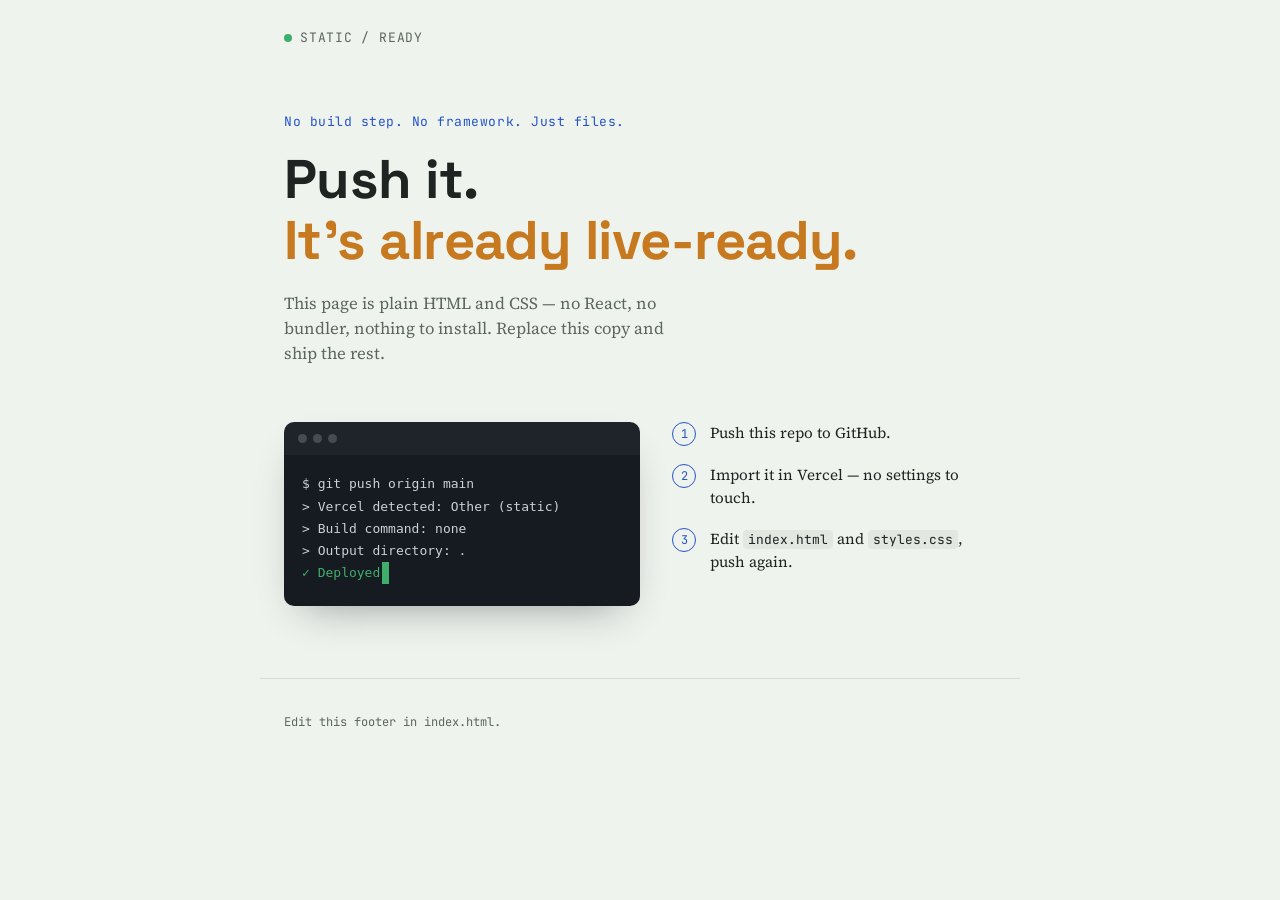
==== index.html @ 0b785c69 "Add files via upload" ====
<!DOCTYPE html>
<html lang="en">
<head>
  <meta charset="UTF-8" />
  <meta name="viewport" content="width=device-width, initial-scale=1.0" />
  <title>Static Starter</title>
  <meta name="description" content="A plain HTML/CSS site, ready to deploy on Vercel with zero config." />
  <link rel="preconnect" href="https://fonts.googleapis.com" />
  <link rel="preconnect" href="https://fonts.gstatic.com" crossorigin />
  <link href="https://fonts.googleapis.com/css2?family=JetBrains+Mono:wght@400;500&family=Source+Serif+4:opsz,wght@8..60,400;8..60,600&family=Space+Grotesk:wght@500;700&display=swap" rel="stylesheet" />
  <link rel="stylesheet" href="styles.css" />
</head>
<body>
  <header class="nav">
    <span class="nav__dot" aria-hidden="true"></span>
    <span class="nav__label">static / ready</span>
  </header>

  <main>
    <section class="hero">
      <p class="hero__eyebrow">No build step. No framework. Just files.</p>
      <h1 class="hero__title">Push it.<br /><span>It's already live-ready.</span></h1>
      <p class="hero__sub">This page is plain HTML and CSS — no React, no bundler, nothing to install. Replace this copy and ship the rest.</p>
    </section>

    <section class="deploy">
      <div class="terminal" role="img" aria-label="Terminal showing git push, Vercel auto-detecting the static site, and a successful deploy">
        <div class="terminal__bar">
          <span></span><span></span><span></span>
        </div>
        <pre class="terminal__body"><code>$ git push origin main
&gt; Vercel detected: Other (static)
&gt; Build command: none
&gt; Output directory: .
<span class="ok">&check; Deployed</span><span class="cursor" aria-hidden="true">&nbsp;</span></code></pre>
      </div>

      <ol class="steps">
        <li><span class="steps__num">1</span><span>Push this repo to GitHub.</span></li>
        <li><span class="steps__num">2</span><span>Import it in Vercel — no settings to touch.</span></li>
        <li><span class="steps__num">3</span><span>Edit <code>index.html</code> and <code>styles.css</code>, push again.</span></li>
      </ol>
    </section>
  </main>

  <footer class="footer">
    <p>Edit this footer in <code>index.html</code>.</p>
  </footer>
</body>
</html>
---- styles.css ----
:root {
  --bg: #eff3ee;
  --surface: #161b22;
  --ink: #1d2421;
  --muted: #5b6660;
  --accent: #2554c7;
  --accent-warm: #c7791f;
  --ok: #3fae6a;
  --line: rgba(29, 36, 33, 0.12);
  --display: "Space Grotesk", sans-serif;
  --body: "Source Serif 4", Georgia, serif;
  --mono: "JetBrains Mono", monospace;
}

* {
  box-sizing: border-box;
}

body {
  margin: 0;
  background: var(--bg);
  color: var(--ink);
  font-family: var(--body);
  line-height: 1.5;
}

main {
  max-width: 760px;
  margin: 0 auto;
  padding: 0 24px;
}

/* Nav */
.nav {
  max-width: 760px;
  margin: 0 auto;
  padding: 28px 24px 0;
  display: flex;
  align-items: center;
  gap: 8px;
  font-family: var(--mono);
  font-size: 13px;
  letter-spacing: 0.06em;
  text-transform: uppercase;
  color: var(--muted);
}

.nav__dot {
  width: 8px;
  height: 8px;
  border-radius: 50%;
  background: var(--ok);
}

/* Hero */
.hero {
  padding: 64px 0 56px;
}

.hero__eyebrow {
  font-family: var(--mono);
  font-size: 13px;
  letter-spacing: 0.04em;
  color: var(--accent);
  margin: 0 0 18px;
}

.hero__title {
  font-family: var(--display);
  font-weight: 700;
  font-size: clamp(2.2rem, 5vw, 3.4rem);
  line-height: 1.12;
  margin: 0 0 20px;
  letter-spacing: -0.01em;
}

.hero__title span {
  color: var(--accent-warm);
}

.hero__sub {
  font-size: 1.05rem;
  color: var(--muted);
  max-width: 46ch;
  margin: 0;
}

/* Deploy section */
.deploy {
  display: grid;
  grid-template-columns: 1.1fr 1fr;
  gap: 32px;
  padding-bottom: 72px;
  align-items: start;
}

.terminal {
  background: var(--surface);
  border-radius: 10px;
  overflow: hidden;
  box-shadow: 0 18px 40px -20px rgba(22, 27, 34, 0.45);
}

.terminal__bar {
  display: flex;
  gap: 6px;
  padding: 12px 14px;
  background: rgba(255, 255, 255, 0.04);
}

.terminal__bar span {
  width: 9px;
  height: 9px;
  border-radius: 50%;
  background: rgba(255, 255, 255, 0.18);
}

.terminal__body {
  margin: 0;
  padding: 18px 18px 22px;
  font-family: var(--mono);
  font-size: 13px;
  line-height: 1.7;
  color: #c9d1d9;
  white-space: pre-wrap;
}

.terminal__body .ok {
  color: var(--ok);
}

.cursor {
  display: inline-block;
  width: 7px;
  margin-left: 2px;
  background: var(--ok);
  animation: blink 1s steps(1) infinite;
}

@media (prefers-reduced-motion: reduce) {
  .cursor {
    animation: none;
  }
}

@keyframes blink {
  50% {
    opacity: 0;
  }
}

.steps {
  margin: 0;
  padding: 0;
  list-style: none;
  display: flex;
  flex-direction: column;
  gap: 18px;
}

.steps li {
  display: flex;
  gap: 14px;
  align-items: flex-start;
  font-size: 0.95rem;
}

.steps__num {
  flex: none;
  width: 24px;
  height: 24px;
  border: 1px solid var(--accent);
  color: var(--accent);
  border-radius: 50%;
  font-family: var(--mono);
  font-size: 12px;
  display: flex;
  align-items: center;
  justify-content: center;
}

.steps code {
  font-family: var(--mono);
  font-size: 0.85em;
  background: rgba(29, 36, 33, 0.06);
  padding: 1px 5px;
  border-radius: 4px;
}

/* Footer */
.footer {
  border-top: 1px solid var(--line);
  padding: 22px 24px 40px;
  max-width: 760px;
  margin: 0 auto;
  font-family: var(--mono);
  font-size: 12px;
  color: var(--muted);
}

.footer code {
  font-family: var(--mono);
}

/* Responsive */
@media (max-width: 640px) {
  .deploy {
    grid-template-columns: 1fr;
  }
}

/* Focus visibility */
a:focus-visible,
button:focus-visible {
  outline: 2px solid var(--accent);
  outline-offset: 2px;
}
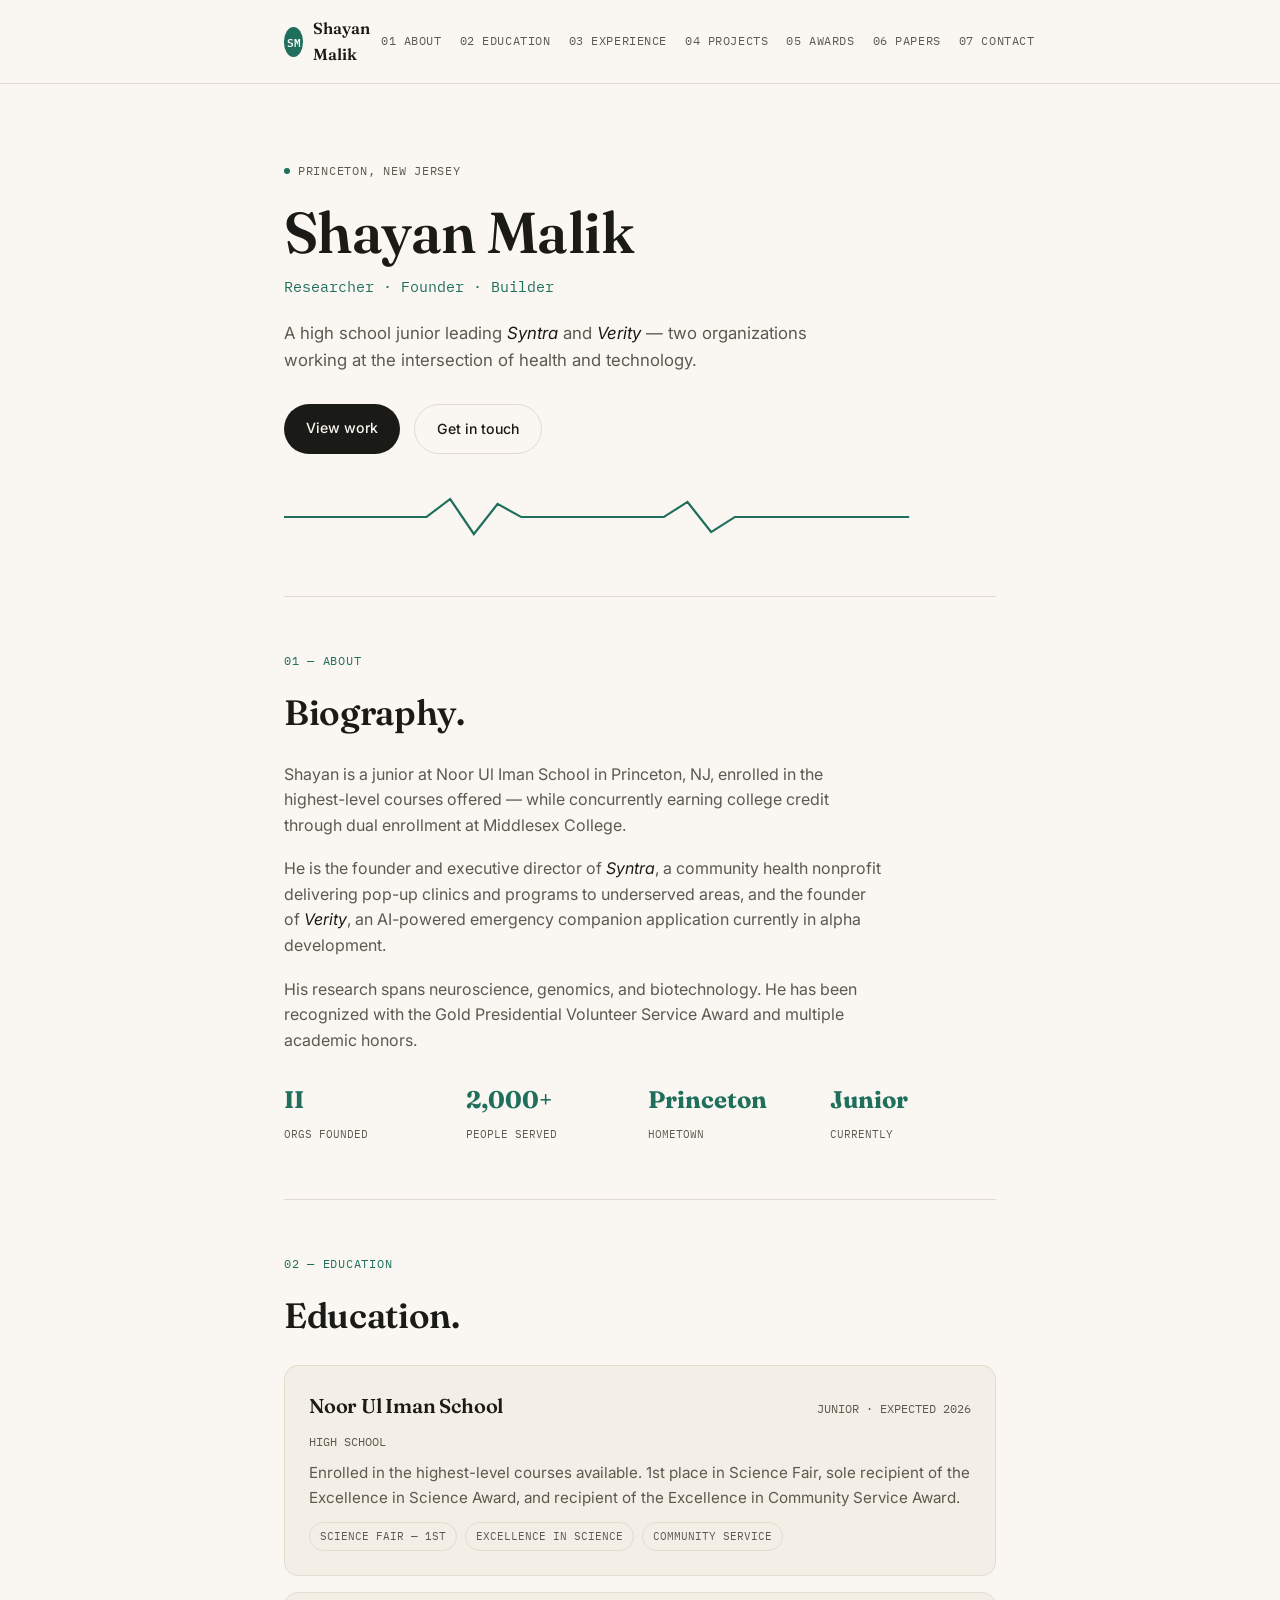
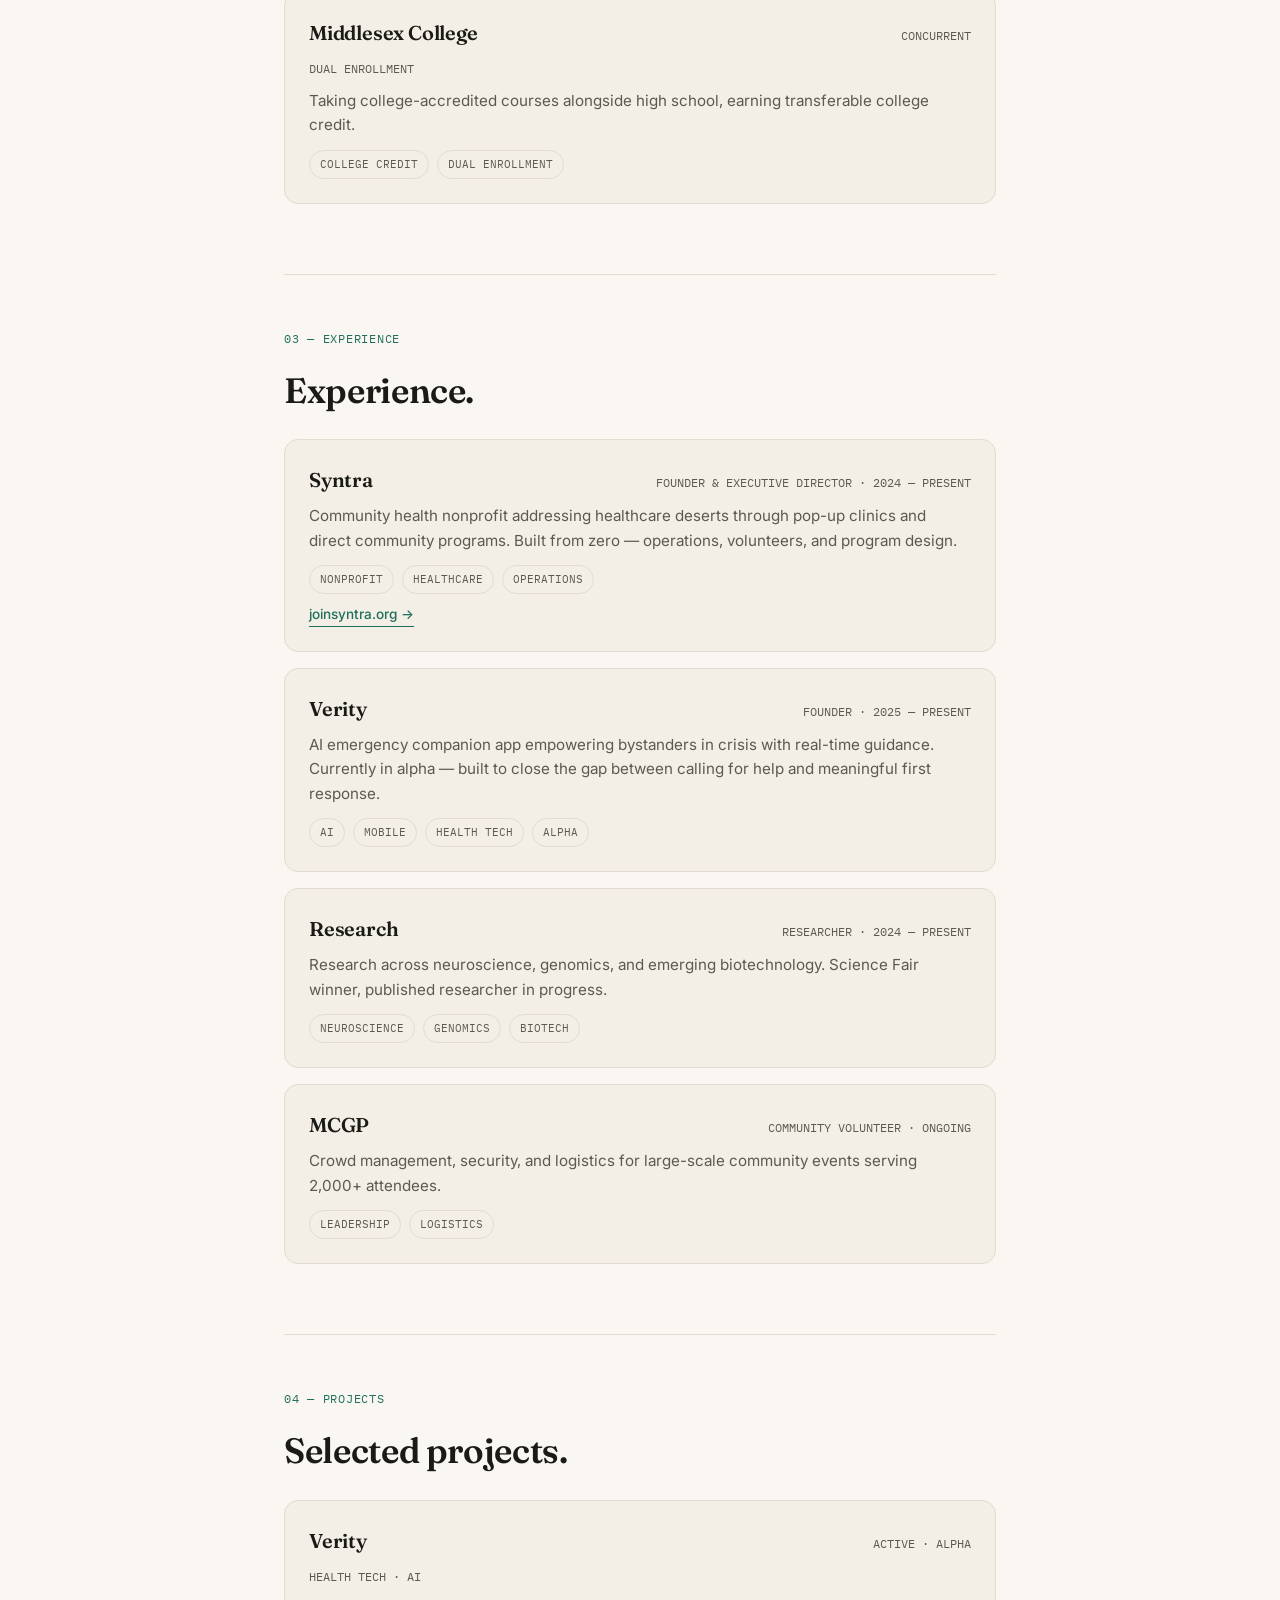
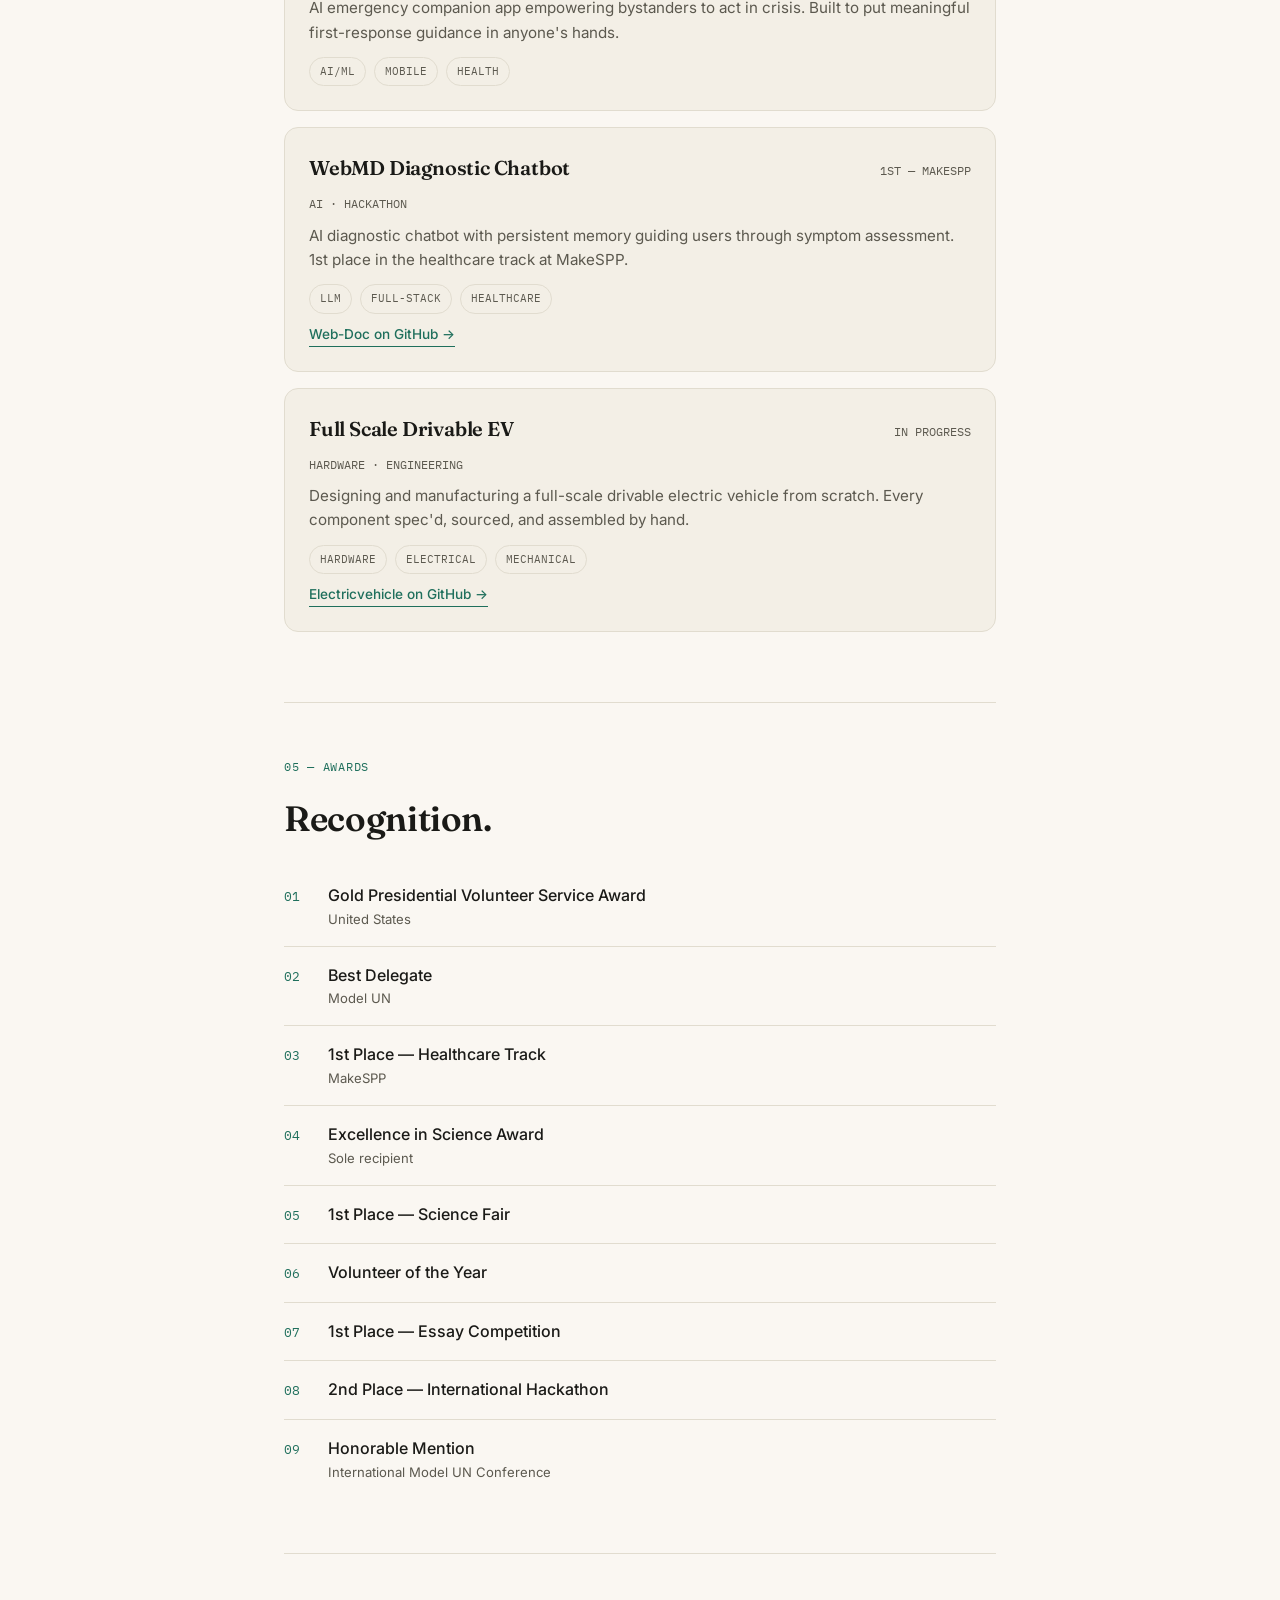
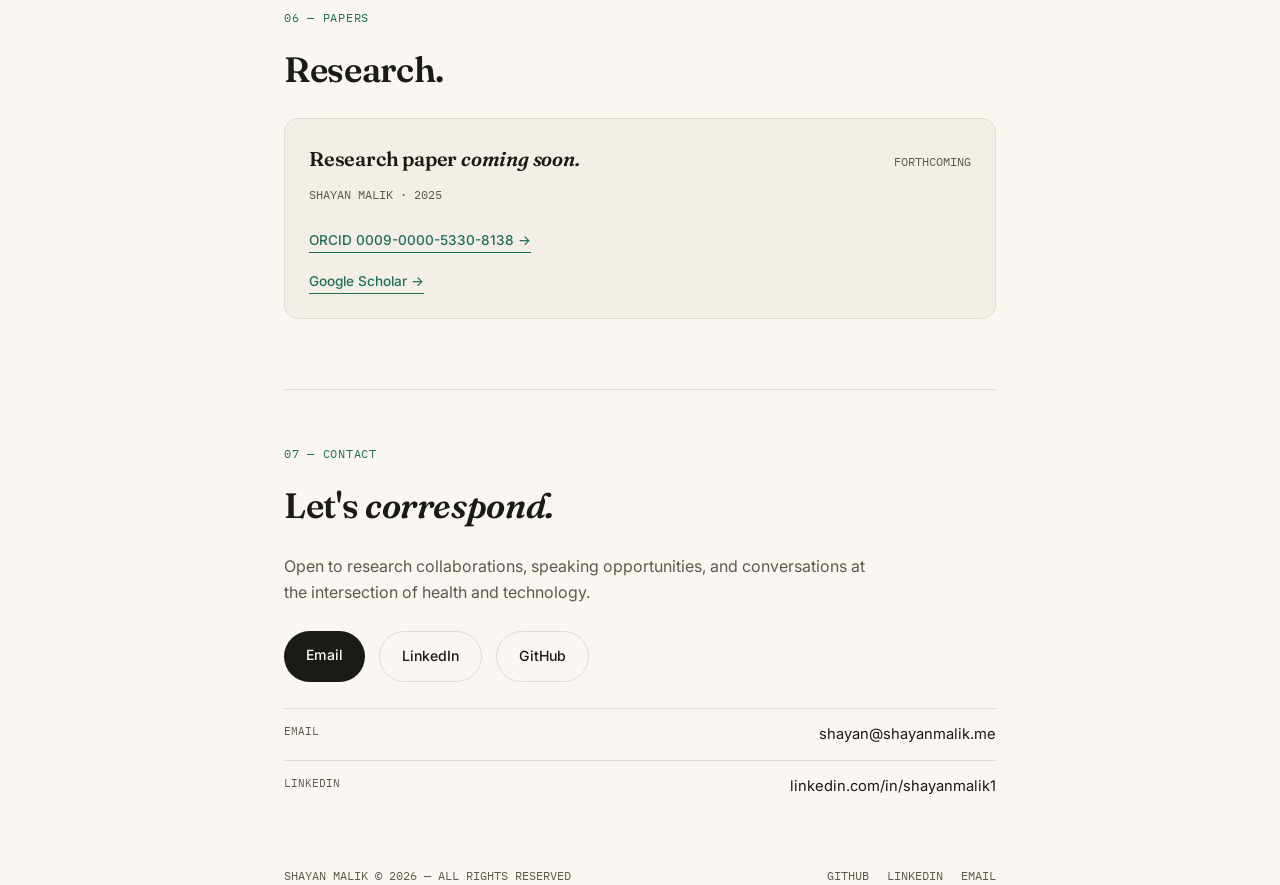
==== commit c259974f: "Revamp index.html for personal portfolio site" ====
--- a/index.html
+++ b/index.html
@@ -1,50 +1,284 @@
 <!DOCTYPE html>
 <html lang="en">
 <head>
-  <meta charset="UTF-8" />
-  <meta name="viewport" content="width=device-width, initial-scale=1.0" />
-  <title>Static Starter</title>
-  <meta name="description" content="A plain HTML/CSS site, ready to deploy on Vercel with zero config." />
-  <link rel="preconnect" href="https://fonts.googleapis.com" />
-  <link rel="preconnect" href="https://fonts.gstatic.com" crossorigin />
-  <link href="https://fonts.googleapis.com/css2?family=JetBrains+Mono:wght@400;500&family=Source+Serif+4:opsz,wght@8..60,400;8..60,600&family=Space+Grotesk:wght@500;700&display=swap" rel="stylesheet" />
-  <link rel="stylesheet" href="styles.css" />
+<meta charset="UTF-8">
+<meta name="viewport" content="width=device-width, initial-scale=1">
+<title>Shayan Malik — Researcher, Founder, Builder</title>
+<meta name="description" content="Shayan Malik — researcher, nonprofit founder, and builder. Founder of Syntra & Verity. Princeton, NJ.">
+<link rel="preconnect" href="https://fonts.googleapis.com">
+<link rel="preconnect" href="https://fonts.gstatic.com" crossorigin>
+<link href="https://fonts.googleapis.com/css2?family=Fraunces:opsz,wght@9..144,400;9..144,500;9..144,600&family=Inter:wght@400;500;600&family=IBM+Plex+Mono:wght@400;500&display=swap" rel="stylesheet">
+<style>
+:root{
+  --paper:#FAF7F2; --ink:#1A1A17; --soft:#5C594F; --teal:#1F6F5C; --clay:#C1502E; --line:#E1DCCF; --card:#F3EFE6;
+}
+*{box-sizing:border-box; margin:0; padding:0;}
+html{scroll-behavior:smooth;}
+body{background:var(--paper); color:var(--ink); font-family:'Inter',sans-serif; line-height:1.6; -webkit-font-smoothing:antialiased;}
+h1,h2,h3{font-family:'Fraunces',serif; font-weight:600; letter-spacing:-0.01em;}
+a{color:inherit; text-decoration:none;}
+.mono{font-family:'IBM Plex Mono',monospace; font-size:.78rem; letter-spacing:.06em; text-transform:uppercase; color:var(--soft);}
+.wrap{max-width:760px; margin:0 auto; padding:0 24px;}
+.line{height:1px; background:var(--line); border:none;}
+
+/* header */
+header{position:sticky; top:0; z-index:50; background:rgba(250,247,242,.92); backdrop-filter:blur(6px); border-bottom:1px solid var(--line);}
+header .bar{display:flex; align-items:center; justify-content:space-between; padding:16px 24px; max-width:760px; margin:0 auto;}
+.logo{display:flex; align-items:center; gap:10px; font-family:'Fraunces',serif; font-weight:600;}
+.logo .mark{width:30px; height:30px; border-radius:50%; background:var(--teal); color:#fff; display:flex; align-items:center; justify-content:center; font-family:'IBM Plex Mono',monospace; font-size:.7rem;}
+nav.desk{display:flex; gap:18px;}
+nav.desk a{font-family:'IBM Plex Mono',monospace; font-size:.72rem; text-transform:uppercase; letter-spacing:.05em; color:var(--soft); white-space:nowrap;}
+nav.desk a:hover{color:var(--teal);}
+.menu-btn{display:none; background:none; border:1px solid var(--line); border-radius:8px; padding:8px 12px; font-family:'IBM Plex Mono',monospace; font-size:.75rem; cursor:pointer; color:var(--ink);}
+.mnav{display:none; flex-direction:column; gap:2px; border-bottom:1px solid var(--line); background:var(--paper);}
+.mnav.open{display:flex;}
+.mnav a{padding:14px 24px; border-top:1px solid var(--line); font-family:'IBM Plex Mono',monospace; font-size:.78rem; text-transform:uppercase; color:var(--soft);}
+
+/* hero */
+.hero{padding:72px 0 56px;}
+.tag{display:inline-flex; align-items:center; gap:8px; margin-bottom:22px;}
+.dot{width:6px; height:6px; border-radius:50%; background:var(--teal);}
+.hero h1{font-size:clamp(2.4rem,7vw,3.6rem); line-height:1.05; margin-bottom:10px;}
+.role{font-family:'IBM Plex Mono',monospace; color:var(--teal); font-size:.95rem; margin-bottom:22px;}
+.hero p{max-width:540px; color:var(--soft); font-size:1.05rem; margin-bottom:30px;}
+.hero p em, p em, h2 em{font-style:italic; color:var(--ink);}
+.cta-row{display:flex; gap:14px; flex-wrap:wrap; margin-bottom:40px;}
+.btn{padding:13px 22px; border-radius:999px; font-size:.88rem; font-weight:500;}
+.btn.solid{background:var(--ink); color:var(--paper);}
+.btn.outline{border:1px solid var(--line);}
+.btn:hover{opacity:.82;}
+.pulse-wrap{height:46px; overflow:hidden;}
+.pulse-wrap svg{width:100%; height:100%; display:block;}
+.pulse-path{stroke:var(--teal); stroke-width:2; fill:none; stroke-dasharray:600; stroke-dashoffset:600; animation:draw 2.2s ease-out forwards;}
+@keyframes draw{to{stroke-dashoffset:0;}}
+
+/* sections */
+section{padding:54px 0;}
+section + section{border-top:1px solid var(--line);}
+.eyebrow{display:flex; align-items:center; gap:10px; margin-bottom:14px;}
+.eyebrow .mono{color:var(--teal);}
+h2{font-size:clamp(1.7rem,4vw,2.2rem); margin-bottom:20px;}
+.lead{color:var(--soft); max-width:600px; margin-bottom:18px;}
+
+/* stats */
+.stats{display:grid; grid-template-columns:repeat(4,1fr); gap:16px; margin-top:28px;}
+.stat b{display:block; font-family:'Fraunces',serif; font-size:1.5rem; color:var(--teal);}
+.stat span{font-family:'IBM Plex Mono',monospace; font-size:.68rem; color:var(--soft); text-transform:uppercase;}
+
+/* cards */
+.card{background:var(--card); border:1px solid var(--line); border-radius:14px; padding:24px; margin-bottom:16px;}
+.card-head{display:flex; justify-content:space-between; gap:12px; flex-wrap:wrap; align-items:baseline; margin-bottom:6px;}
+.card h3{font-size:1.25rem;}
+.card .meta{font-family:'IBM Plex Mono',monospace; font-size:.72rem; color:var(--soft); text-transform:uppercase;}
+.card p{color:var(--soft); font-size:.95rem; margin:8px 0 12px;}
+.tags{display:flex; gap:8px; flex-wrap:wrap;}
+.tags span{font-family:'IBM Plex Mono',monospace; font-size:.68rem; padding:5px 10px; border:1px solid var(--line); border-radius:999px; color:var(--soft); text-transform:uppercase;}
+.card .lnk{display:inline-block; margin-top:10px; font-size:.85rem; color:var(--teal); font-weight:500; border-bottom:1px solid var(--teal);}
+
+/* awards */
+.awards{display:grid; gap:0;}
+.award{display:flex; gap:16px; padding:16px 0; border-bottom:1px solid var(--line); align-items:baseline;}
+.award:last-child{border-bottom:none;}
+.award .num{font-family:'IBM Plex Mono',monospace; color:var(--teal); font-size:.8rem; min-width:28px;}
+.award b{font-weight:500;}
+.award small{display:block; color:var(--soft); font-size:.82rem;}
+
+/* contact */
+.contact-row{display:flex; gap:14px; flex-wrap:wrap; margin:26px 0;}
+.detail{display:flex; justify-content:space-between; padding:14px 0; border-top:1px solid var(--line); font-size:.92rem;}
+.detail span:first-child{font-family:'IBM Plex Mono',monospace; font-size:.7rem; text-transform:uppercase; color:var(--soft);}
+
+footer{padding:32px 0 56px; display:flex; flex-wrap:wrap; gap:14px; justify-content:space-between; align-items:center; font-family:'IBM Plex Mono',monospace; font-size:.72rem; color:var(--soft); text-transform:uppercase;}
+footer .flinks{display:flex; gap:18px;}
+footer a:hover{color:var(--teal);}
+
+@media (max-width:640px){
+  nav.desk{display:none;}
+  .menu-btn{display:inline-block;}
+  .stats{grid-template-columns:repeat(2,1fr);}
+  .cta-row .btn{flex:1; text-align:center;}
+}
+</style>
 </head>
 <body>
-  <header class="nav">
-    <span class="nav__dot" aria-hidden="true"></span>
-    <span class="nav__label">static / ready</span>
-  </header>
-
-  <main>
-    <section class="hero">
-      <p class="hero__eyebrow">No build step. No framework. Just files.</p>
-      <h1 class="hero__title">Push it.<br /><span>It's already live-ready.</span></h1>
-      <p class="hero__sub">This page is plain HTML and CSS — no React, no bundler, nothing to install. Replace this copy and ship the rest.</p>
-    </section>
-
-    <section class="deploy">
-      <div class="terminal" role="img" aria-label="Terminal showing git push, Vercel auto-detecting the static site, and a successful deploy">
-        <div class="terminal__bar">
-          <span></span><span></span><span></span>
-        </div>
-        <pre class="terminal__body"><code>$ git push origin main
-&gt; Vercel detected: Other (static)
-&gt; Build command: none
-&gt; Output directory: .
-<span class="ok">&check; Deployed</span><span class="cursor" aria-hidden="true">&nbsp;</span></code></pre>
+
+<header>
+  <div class="bar">
+    <a class="logo" href="#index"><span class="mark">SM</span>Shayan Malik</a>
+    <nav class="desk">
+      <a href="#about">01 About</a>
+      <a href="#education">02 Education</a>
+      <a href="#experience">03 Experience</a>
+      <a href="#projects">04 Projects</a>
+      <a href="#awards">05 Awards</a>
+      <a href="#papers">06 Papers</a>
+      <a href="#contact">07 Contact</a>
+    </nav>
+    <button class="menu-btn" id="menuBtn" aria-label="Toggle menu">Menu</button>
+  </div>
+  <nav class="mnav" id="mnav">
+    <a href="#about">01 — About</a>
+    <a href="#education">02 — Education</a>
+    <a href="#experience">03 — Experience</a>
+    <a href="#projects">04 — Projects</a>
+    <a href="#awards">05 — Awards</a>
+    <a href="#papers">06 — Papers</a>
+    <a href="#contact">07 — Contact</a>
+  </nav>
+</header>
+
+<div class="wrap" id="index">
+  <section class="hero">
+    <div class="tag"><span class="dot"></span><span class="mono">Princeton, New Jersey</span></div>
+    <h1>Shayan Malik</h1>
+    <div class="role">Researcher · Founder · Builder</div>
+    <p>A high school junior leading <em>Syntra</em> and <em>Verity</em> — two organizations working at the intersection of health and technology.</p>
+    <div class="cta-row">
+      <a class="btn solid" href="#projects">View work</a>
+      <a class="btn outline" href="mailto:shayan@shayanmalik.me">Get in touch</a>
+    </div>
+    <div class="pulse-wrap"><svg viewBox="0 0 600 46" preserveAspectRatio="none"><path class="pulse-path" d="M0,23 L120,23 L140,5 L160,40 L180,10 L200,23 L300,23 L320,23 L340,8 L360,38 L380,23 L600,23"/></svg></div>
+  </section>
+
+  <section id="about">
+    <div class="eyebrow"><span class="mono">01 — About</span></div>
+    <h2>Biography.</h2>
+    <p class="lead">Shayan is a junior at Noor Ul Iman School in Princeton, NJ, enrolled in the highest-level courses offered — while concurrently earning college credit through dual enrollment at Middlesex College.</p>
+    <p class="lead">He is the founder and executive director of <em>Syntra</em>, a community health nonprofit delivering pop-up clinics and programs to underserved areas, and the founder of <em>Verity</em>, an AI-powered emergency companion application currently in alpha development.</p>
+    <p class="lead">His research spans neuroscience, genomics, and biotechnology. He has been recognized with the Gold Presidential Volunteer Service Award and multiple academic honors.</p>
+    <div class="stats">
+      <div class="stat"><b>II</b><span>Orgs founded</span></div>
+      <div class="stat"><b>2,000+</b><span>People served</span></div>
+      <div class="stat"><b>Princeton</b><span>Hometown</span></div>
+      <div class="stat"><b>Junior</b><span>Currently</span></div>
+    </div>
+  </section>
+
+  <section id="education">
+    <div class="eyebrow"><span class="mono">02 — Education</span></div>
+    <h2>Education.</h2>
+    <div class="card">
+      <div class="card-head"><h3>Noor Ul Iman School</h3><span class="meta">Junior · Expected 2026</span></div>
+      <span class="meta">High School</span>
+      <p>Enrolled in the highest-level courses available. 1st place in Science Fair, sole recipient of the Excellence in Science Award, and recipient of the Excellence in Community Service Award.</p>
+      <div class="tags"><span>Science Fair — 1st</span><span>Excellence in Science</span><span>Community Service</span></div>
+    </div>
+    <div class="card">
+      <div class="card-head"><h3>Middlesex College</h3><span class="meta">Concurrent</span></div>
+      <span class="meta">Dual Enrollment</span>
+      <p>Taking college-accredited courses alongside high school, earning transferable college credit.</p>
+      <div class="tags"><span>College Credit</span><span>Dual Enrollment</span></div>
+    </div>
+  </section>
+
+  <section id="experience">
+    <div class="eyebrow"><span class="mono">03 — Experience</span></div>
+    <h2>Experience.</h2>
+    <div class="card">
+      <div class="card-head"><h3>Syntra</h3><span class="meta">Founder & Executive Director · 2024 — Present</span></div>
+      <p>Community health nonprofit addressing healthcare deserts through pop-up clinics and direct community programs. Built from zero — operations, volunteers, and program design.</p>
+      <div class="tags"><span>Nonprofit</span><span>Healthcare</span><span>Operations</span></div>
+      <a class="lnk" href="https://joinsyntra.org/" target="_blank" rel="noopener">joinsyntra.org →</a>
+    </div>
+    <div class="card">
+      <div class="card-head"><h3>Verity</h3><span class="meta">Founder · 2025 — Present</span></div>
+      <p>AI emergency companion app empowering bystanders in crisis with real-time guidance. Currently in alpha — built to close the gap between calling for help and meaningful first response.</p>
+      <div class="tags"><span>AI</span><span>Mobile</span><span>Health Tech</span><span>Alpha</span></div>
+    </div>
+    <div class="card">
+      <div class="card-head"><h3>Research</h3><span class="meta">Researcher · 2024 — Present</span></div>
+      <p>Research across neuroscience, genomics, and emerging biotechnology. Science Fair winner, published researcher in progress.</p>
+      <div class="tags"><span>Neuroscience</span><span>Genomics</span><span>Biotech</span></div>
+    </div>
+    <div class="card">
+      <div class="card-head"><h3>MCGP</h3><span class="meta">Community Volunteer · Ongoing</span></div>
+      <p>Crowd management, security, and logistics for large-scale community events serving 2,000+ attendees.</p>
+      <div class="tags"><span>Leadership</span><span>Logistics</span></div>
+    </div>
+  </section>
+
+  <section id="projects">
+    <div class="eyebrow"><span class="mono">04 — Projects</span></div>
+    <h2>Selected projects.</h2>
+    <div class="card">
+      <div class="card-head"><h3>Verity</h3><span class="meta">Active · Alpha</span></div>
+      <span class="meta">Health Tech · AI</span>
+      <p>AI emergency companion app empowering bystanders to act in crisis. Built to put meaningful first-response guidance in anyone's hands.</p>
+      <div class="tags"><span>AI/ML</span><span>Mobile</span><span>Health</span></div>
+    </div>
+    <div class="card">
+      <div class="card-head"><h3>WebMD Diagnostic Chatbot</h3><span class="meta">1st — MakeSPP</span></div>
+      <span class="meta">AI · Hackathon</span>
+      <p>AI diagnostic chatbot with persistent memory guiding users through symptom assessment. 1st place in the healthcare track at MakeSPP.</p>
+      <div class="tags"><span>LLM</span><span>Full-Stack</span><span>Healthcare</span></div>
+      <a class="lnk" href="https://github.com/Lightshayan/Web-Doc" target="_blank" rel="noopener">Web-Doc on GitHub →</a>
+    </div>
+    <div class="card">
+      <div class="card-head"><h3>Full Scale Drivable EV</h3><span class="meta">In Progress</span></div>
+      <span class="meta">Hardware · Engineering</span>
+      <p>Designing and manufacturing a full-scale drivable electric vehicle from scratch. Every component spec'd, sourced, and assembled by hand.</p>
+      <div class="tags"><span>Hardware</span><span>Electrical</span><span>Mechanical</span></div>
+      <a class="lnk" href="https://github.com/Lightshayan/Electricvehicle" target="_blank" rel="noopener">Electricvehicle on GitHub →</a>
+    </div>
+  </section>
+
+  <section id="awards">
+    <div class="eyebrow"><span class="mono">05 — Awards</span></div>
+    <h2>Recognition.</h2>
+    <div class="awards">
+      <div class="award"><span class="num">01</span><div><b>Gold Presidential Volunteer Service Award</b><small>United States</small></div></div>
+      <div class="award"><span class="num">02</span><div><b>Best Delegate</b><small>Model UN</small></div></div>
+      <div class="award"><span class="num">03</span><div><b>1st Place — Healthcare Track</b><small>MakeSPP</small></div></div>
+      <div class="award"><span class="num">04</span><div><b>Excellence in Science Award</b><small>Sole recipient</small></div></div>
+      <div class="award"><span class="num">05</span><div><b>1st Place — Science Fair</b></div></div>
+      <div class="award"><span class="num">06</span><div><b>Volunteer of the Year</b></div></div>
+      <div class="award"><span class="num">07</span><div><b>1st Place — Essay Competition</b></div></div>
+      <div class="award"><span class="num">08</span><div><b>2nd Place — International Hackathon</b></div></div>
+      <div class="award"><span class="num">09</span><div><b>Honorable Mention</b><small>International Model UN Conference</small></div></div>
+    </div>
+  </section>
+
+  <section id="papers">
+    <div class="eyebrow"><span class="mono">06 — Papers</span></div>
+    <h2>Research.</h2>
+    <div class="card">
+      <div class="card-head"><h3>Research paper <em>coming soon.</em></h3><span class="meta">Forthcoming</span></div>
+      <span class="meta">Shayan Malik · 2025</span>
+      <div class="tags" style="margin-top:14px">
+        <a class="lnk" href="https://orcid.org/0009-0000-5330-8138" target="_blank" rel="noopener">ORCID 0009-0000-5330-8138 →</a>
       </div>
-
-      <ol class="steps">
-        <li><span class="steps__num">1</span><span>Push this repo to GitHub.</span></li>
-        <li><span class="steps__num">2</span><span>Import it in Vercel — no settings to touch.</span></li>
-        <li><span class="steps__num">3</span><span>Edit <code>index.html</code> and <code>styles.css</code>, push again.</span></li>
-      </ol>
-    </section>
-  </main>
-
-  <footer class="footer">
-    <p>Edit this footer in <code>index.html</code>.</p>
-  </footer>
+      <div class="tags" style="margin-top:8px">
+        <a class="lnk" href="https://scholar.google.com/citations?hl=en&user=9rJpBDcAAAAJ" target="_blank" rel="noopener">Google Scholar →</a>
+      </div>
+    </div>
+  </section>
+
+  <section id="contact">
+    <div class="eyebrow"><span class="mono">07 — Contact</span></div>
+    <h2>Let's <em>correspond.</em></h2>
+    <p class="lead">Open to research collaborations, speaking opportunities, and conversations at the intersection of health and technology.</p>
+    <div class="contact-row">
+      <a class="btn solid" href="mailto:shayan@shayanmalik.me">Email</a>
+      <a class="btn outline" href="https://linkedin.com/in/shayanmalik1" target="_blank" rel="noopener">LinkedIn</a>
+      <a class="btn outline" href="https://github.com/Lightshayan" target="_blank" rel="noopener">GitHub</a>
+    </div>
+    <div class="detail"><span>Email</span><span>shayan@shayanmalik.me</span></div>
+    <div class="detail"><span>LinkedIn</span><span>linkedin.com/in/shayanmalik1</span></div>
+  </section>
+</div>
+
+<footer class="wrap">
+  <span>Shayan Malik © 2026 — All rights reserved</span>
+  <div class="flinks">
+    <a href="https://github.com/Lightshayan" target="_blank" rel="noopener">GitHub</a>
+    <a href="https://linkedin.com/in/shayanmalik1" target="_blank" rel="noopener">LinkedIn</a>
+    <a href="mailto:shayan@shayanmalik.me">Email</a>
+  </div>
+</footer>
+
+<script>
+const btn=document.getElementById('menuBtn'), mnav=document.getElementById('mnav');
+btn.addEventListener('click',()=>mnav.classList.toggle('open'));
+mnav.querySelectorAll('a').forEach(a=>a.addEventListener('click',()=>mnav.classList.remove('open')));
+</script>
 </body>
-</html>
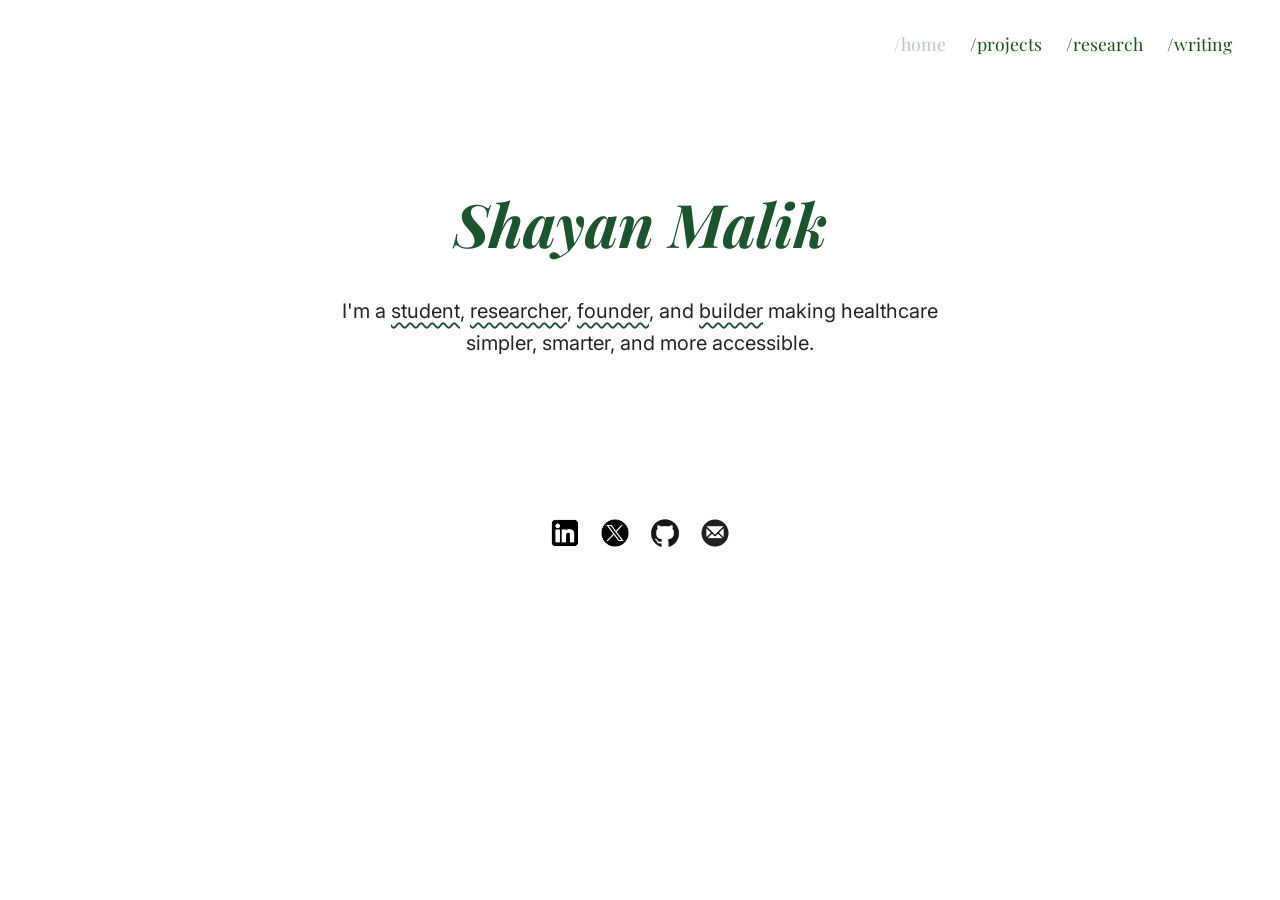
==== commit a5b5ccfc: "Add files via upload" ====
--- a/index.html
+++ b/index.html
@@ -1,284 +1,149 @@
-<!DOCTYPE html>
-<html lang="en">
-<head>
-<meta charset="UTF-8">
-<meta name="viewport" content="width=device-width, initial-scale=1">
-<title>Shayan Malik — Researcher, Founder, Builder</title>
-<meta name="description" content="Shayan Malik — researcher, nonprofit founder, and builder. Founder of Syntra & Verity. Princeton, NJ.">
-<link rel="preconnect" href="https://fonts.googleapis.com">
-<link rel="preconnect" href="https://fonts.gstatic.com" crossorigin>
-<link href="https://fonts.googleapis.com/css2?family=Fraunces:opsz,wght@9..144,400;9..144,500;9..144,600&family=Inter:wght@400;500;600&family=IBM+Plex+Mono:wght@400;500&display=swap" rel="stylesheet">
-<style>
-:root{
-  --paper:#FAF7F2; --ink:#1A1A17; --soft:#5C594F; --teal:#1F6F5C; --clay:#C1502E; --line:#E1DCCF; --card:#F3EFE6;
-}
-*{box-sizing:border-box; margin:0; padding:0;}
-html{scroll-behavior:smooth;}
-body{background:var(--paper); color:var(--ink); font-family:'Inter',sans-serif; line-height:1.6; -webkit-font-smoothing:antialiased;}
-h1,h2,h3{font-family:'Fraunces',serif; font-weight:600; letter-spacing:-0.01em;}
-a{color:inherit; text-decoration:none;}
-.mono{font-family:'IBM Plex Mono',monospace; font-size:.78rem; letter-spacing:.06em; text-transform:uppercase; color:var(--soft);}
-.wrap{max-width:760px; margin:0 auto; padding:0 24px;}
-.line{height:1px; background:var(--line); border:none;}
-
-/* header */
-header{position:sticky; top:0; z-index:50; background:rgba(250,247,242,.92); backdrop-filter:blur(6px); border-bottom:1px solid var(--line);}
-header .bar{display:flex; align-items:center; justify-content:space-between; padding:16px 24px; max-width:760px; margin:0 auto;}
-.logo{display:flex; align-items:center; gap:10px; font-family:'Fraunces',serif; font-weight:600;}
-.logo .mark{width:30px; height:30px; border-radius:50%; background:var(--teal); color:#fff; display:flex; align-items:center; justify-content:center; font-family:'IBM Plex Mono',monospace; font-size:.7rem;}
-nav.desk{display:flex; gap:18px;}
-nav.desk a{font-family:'IBM Plex Mono',monospace; font-size:.72rem; text-transform:uppercase; letter-spacing:.05em; color:var(--soft); white-space:nowrap;}
-nav.desk a:hover{color:var(--teal);}
-.menu-btn{display:none; background:none; border:1px solid var(--line); border-radius:8px; padding:8px 12px; font-family:'IBM Plex Mono',monospace; font-size:.75rem; cursor:pointer; color:var(--ink);}
-.mnav{display:none; flex-direction:column; gap:2px; border-bottom:1px solid var(--line); background:var(--paper);}
-.mnav.open{display:flex;}
-.mnav a{padding:14px 24px; border-top:1px solid var(--line); font-family:'IBM Plex Mono',monospace; font-size:.78rem; text-transform:uppercase; color:var(--soft);}
-
-/* hero */
-.hero{padding:72px 0 56px;}
-.tag{display:inline-flex; align-items:center; gap:8px; margin-bottom:22px;}
-.dot{width:6px; height:6px; border-radius:50%; background:var(--teal);}
-.hero h1{font-size:clamp(2.4rem,7vw,3.6rem); line-height:1.05; margin-bottom:10px;}
-.role{font-family:'IBM Plex Mono',monospace; color:var(--teal); font-size:.95rem; margin-bottom:22px;}
-.hero p{max-width:540px; color:var(--soft); font-size:1.05rem; margin-bottom:30px;}
-.hero p em, p em, h2 em{font-style:italic; color:var(--ink);}
-.cta-row{display:flex; gap:14px; flex-wrap:wrap; margin-bottom:40px;}
-.btn{padding:13px 22px; border-radius:999px; font-size:.88rem; font-weight:500;}
-.btn.solid{background:var(--ink); color:var(--paper);}
-.btn.outline{border:1px solid var(--line);}
-.btn:hover{opacity:.82;}
-.pulse-wrap{height:46px; overflow:hidden;}
-.pulse-wrap svg{width:100%; height:100%; display:block;}
-.pulse-path{stroke:var(--teal); stroke-width:2; fill:none; stroke-dasharray:600; stroke-dashoffset:600; animation:draw 2.2s ease-out forwards;}
-@keyframes draw{to{stroke-dashoffset:0;}}
-
-/* sections */
-section{padding:54px 0;}
-section + section{border-top:1px solid var(--line);}
-.eyebrow{display:flex; align-items:center; gap:10px; margin-bottom:14px;}
-.eyebrow .mono{color:var(--teal);}
-h2{font-size:clamp(1.7rem,4vw,2.2rem); margin-bottom:20px;}
-.lead{color:var(--soft); max-width:600px; margin-bottom:18px;}
-
-/* stats */
-.stats{display:grid; grid-template-columns:repeat(4,1fr); gap:16px; margin-top:28px;}
-.stat b{display:block; font-family:'Fraunces',serif; font-size:1.5rem; color:var(--teal);}
-.stat span{font-family:'IBM Plex Mono',monospace; font-size:.68rem; color:var(--soft); text-transform:uppercase;}
-
-/* cards */
-.card{background:var(--card); border:1px solid var(--line); border-radius:14px; padding:24px; margin-bottom:16px;}
-.card-head{display:flex; justify-content:space-between; gap:12px; flex-wrap:wrap; align-items:baseline; margin-bottom:6px;}
-.card h3{font-size:1.25rem;}
-.card .meta{font-family:'IBM Plex Mono',monospace; font-size:.72rem; color:var(--soft); text-transform:uppercase;}
-.card p{color:var(--soft); font-size:.95rem; margin:8px 0 12px;}
-.tags{display:flex; gap:8px; flex-wrap:wrap;}
-.tags span{font-family:'IBM Plex Mono',monospace; font-size:.68rem; padding:5px 10px; border:1px solid var(--line); border-radius:999px; color:var(--soft); text-transform:uppercase;}
-.card .lnk{display:inline-block; margin-top:10px; font-size:.85rem; color:var(--teal); font-weight:500; border-bottom:1px solid var(--teal);}
-
-/* awards */
-.awards{display:grid; gap:0;}
-.award{display:flex; gap:16px; padding:16px 0; border-bottom:1px solid var(--line); align-items:baseline;}
-.award:last-child{border-bottom:none;}
-.award .num{font-family:'IBM Plex Mono',monospace; color:var(--teal); font-size:.8rem; min-width:28px;}
-.award b{font-weight:500;}
-.award small{display:block; color:var(--soft); font-size:.82rem;}
-
-/* contact */
-.contact-row{display:flex; gap:14px; flex-wrap:wrap; margin:26px 0;}
-.detail{display:flex; justify-content:space-between; padding:14px 0; border-top:1px solid var(--line); font-size:.92rem;}
-.detail span:first-child{font-family:'IBM Plex Mono',monospace; font-size:.7rem; text-transform:uppercase; color:var(--soft);}
-
-footer{padding:32px 0 56px; display:flex; flex-wrap:wrap; gap:14px; justify-content:space-between; align-items:center; font-family:'IBM Plex Mono',monospace; font-size:.72rem; color:var(--soft); text-transform:uppercase;}
-footer .flinks{display:flex; gap:18px;}
-footer a:hover{color:var(--teal);}
-
-@media (max-width:640px){
-  nav.desk{display:none;}
-  .menu-btn{display:inline-block;}
-  .stats{grid-template-columns:repeat(2,1fr);}
-  .cta-row .btn{flex:1; text-align:center;}
-}
-</style>
-</head>
-<body>
-
-<header>
-  <div class="bar">
-    <a class="logo" href="#index"><span class="mark">SM</span>Shayan Malik</a>
-    <nav class="desk">
-      <a href="#about">01 About</a>
-      <a href="#education">02 Education</a>
-      <a href="#experience">03 Experience</a>
-      <a href="#projects">04 Projects</a>
-      <a href="#awards">05 Awards</a>
-      <a href="#papers">06 Papers</a>
-      <a href="#contact">07 Contact</a>
-    </nav>
-    <button class="menu-btn" id="menuBtn" aria-label="Toggle menu">Menu</button>
-  </div>
-  <nav class="mnav" id="mnav">
-    <a href="#about">01 — About</a>
-    <a href="#education">02 — Education</a>
-    <a href="#experience">03 — Experience</a>
-    <a href="#projects">04 — Projects</a>
-    <a href="#awards">05 — Awards</a>
-    <a href="#papers">06 — Papers</a>
-    <a href="#contact">07 — Contact</a>
-  </nav>
-</header>
-
-<div class="wrap" id="index">
-  <section class="hero">
-    <div class="tag"><span class="dot"></span><span class="mono">Princeton, New Jersey</span></div>
-    <h1>Shayan Malik</h1>
-    <div class="role">Researcher · Founder · Builder</div>
-    <p>A high school junior leading <em>Syntra</em> and <em>Verity</em> — two organizations working at the intersection of health and technology.</p>
-    <div class="cta-row">
-      <a class="btn solid" href="#projects">View work</a>
-      <a class="btn outline" href="mailto:shayan@shayanmalik.me">Get in touch</a>
-    </div>
-    <div class="pulse-wrap"><svg viewBox="0 0 600 46" preserveAspectRatio="none"><path class="pulse-path" d="M0,23 L120,23 L140,5 L160,40 L180,10 L200,23 L300,23 L320,23 L340,8 L360,38 L380,23 L600,23"/></svg></div>
-  </section>
-
-  <section id="about">
-    <div class="eyebrow"><span class="mono">01 — About</span></div>
-    <h2>Biography.</h2>
-    <p class="lead">Shayan is a junior at Noor Ul Iman School in Princeton, NJ, enrolled in the highest-level courses offered — while concurrently earning college credit through dual enrollment at Middlesex College.</p>
-    <p class="lead">He is the founder and executive director of <em>Syntra</em>, a community health nonprofit delivering pop-up clinics and programs to underserved areas, and the founder of <em>Verity</em>, an AI-powered emergency companion application currently in alpha development.</p>
-    <p class="lead">His research spans neuroscience, genomics, and biotechnology. He has been recognized with the Gold Presidential Volunteer Service Award and multiple academic honors.</p>
-    <div class="stats">
-      <div class="stat"><b>II</b><span>Orgs founded</span></div>
-      <div class="stat"><b>2,000+</b><span>People served</span></div>
-      <div class="stat"><b>Princeton</b><span>Hometown</span></div>
-      <div class="stat"><b>Junior</b><span>Currently</span></div>
-    </div>
-  </section>
-
-  <section id="education">
-    <div class="eyebrow"><span class="mono">02 — Education</span></div>
-    <h2>Education.</h2>
-    <div class="card">
-      <div class="card-head"><h3>Noor Ul Iman School</h3><span class="meta">Junior · Expected 2026</span></div>
-      <span class="meta">High School</span>
-      <p>Enrolled in the highest-level courses available. 1st place in Science Fair, sole recipient of the Excellence in Science Award, and recipient of the Excellence in Community Service Award.</p>
-      <div class="tags"><span>Science Fair — 1st</span><span>Excellence in Science</span><span>Community Service</span></div>
-    </div>
-    <div class="card">
-      <div class="card-head"><h3>Middlesex College</h3><span class="meta">Concurrent</span></div>
-      <span class="meta">Dual Enrollment</span>
-      <p>Taking college-accredited courses alongside high school, earning transferable college credit.</p>
-      <div class="tags"><span>College Credit</span><span>Dual Enrollment</span></div>
-    </div>
-  </section>
-
-  <section id="experience">
-    <div class="eyebrow"><span class="mono">03 — Experience</span></div>
-    <h2>Experience.</h2>
-    <div class="card">
-      <div class="card-head"><h3>Syntra</h3><span class="meta">Founder & Executive Director · 2024 — Present</span></div>
-      <p>Community health nonprofit addressing healthcare deserts through pop-up clinics and direct community programs. Built from zero — operations, volunteers, and program design.</p>
-      <div class="tags"><span>Nonprofit</span><span>Healthcare</span><span>Operations</span></div>
-      <a class="lnk" href="https://joinsyntra.org/" target="_blank" rel="noopener">joinsyntra.org →</a>
-    </div>
-    <div class="card">
-      <div class="card-head"><h3>Verity</h3><span class="meta">Founder · 2025 — Present</span></div>
-      <p>AI emergency companion app empowering bystanders in crisis with real-time guidance. Currently in alpha — built to close the gap between calling for help and meaningful first response.</p>
-      <div class="tags"><span>AI</span><span>Mobile</span><span>Health Tech</span><span>Alpha</span></div>
-    </div>
-    <div class="card">
-      <div class="card-head"><h3>Research</h3><span class="meta">Researcher · 2024 — Present</span></div>
-      <p>Research across neuroscience, genomics, and emerging biotechnology. Science Fair winner, published researcher in progress.</p>
-      <div class="tags"><span>Neuroscience</span><span>Genomics</span><span>Biotech</span></div>
-    </div>
-    <div class="card">
-      <div class="card-head"><h3>MCGP</h3><span class="meta">Community Volunteer · Ongoing</span></div>
-      <p>Crowd management, security, and logistics for large-scale community events serving 2,000+ attendees.</p>
-      <div class="tags"><span>Leadership</span><span>Logistics</span></div>
-    </div>
-  </section>
-
-  <section id="projects">
-    <div class="eyebrow"><span class="mono">04 — Projects</span></div>
-    <h2>Selected projects.</h2>
-    <div class="card">
-      <div class="card-head"><h3>Verity</h3><span class="meta">Active · Alpha</span></div>
-      <span class="meta">Health Tech · AI</span>
-      <p>AI emergency companion app empowering bystanders to act in crisis. Built to put meaningful first-response guidance in anyone's hands.</p>
-      <div class="tags"><span>AI/ML</span><span>Mobile</span><span>Health</span></div>
-    </div>
-    <div class="card">
-      <div class="card-head"><h3>WebMD Diagnostic Chatbot</h3><span class="meta">1st — MakeSPP</span></div>
-      <span class="meta">AI · Hackathon</span>
-      <p>AI diagnostic chatbot with persistent memory guiding users through symptom assessment. 1st place in the healthcare track at MakeSPP.</p>
-      <div class="tags"><span>LLM</span><span>Full-Stack</span><span>Healthcare</span></div>
-      <a class="lnk" href="https://github.com/Lightshayan/Web-Doc" target="_blank" rel="noopener">Web-Doc on GitHub →</a>
-    </div>
-    <div class="card">
-      <div class="card-head"><h3>Full Scale Drivable EV</h3><span class="meta">In Progress</span></div>
-      <span class="meta">Hardware · Engineering</span>
-      <p>Designing and manufacturing a full-scale drivable electric vehicle from scratch. Every component spec'd, sourced, and assembled by hand.</p>
-      <div class="tags"><span>Hardware</span><span>Electrical</span><span>Mechanical</span></div>
-      <a class="lnk" href="https://github.com/Lightshayan/Electricvehicle" target="_blank" rel="noopener">Electricvehicle on GitHub →</a>
-    </div>
-  </section>
-
-  <section id="awards">
-    <div class="eyebrow"><span class="mono">05 — Awards</span></div>
-    <h2>Recognition.</h2>
-    <div class="awards">
-      <div class="award"><span class="num">01</span><div><b>Gold Presidential Volunteer Service Award</b><small>United States</small></div></div>
-      <div class="award"><span class="num">02</span><div><b>Best Delegate</b><small>Model UN</small></div></div>
-      <div class="award"><span class="num">03</span><div><b>1st Place — Healthcare Track</b><small>MakeSPP</small></div></div>
-      <div class="award"><span class="num">04</span><div><b>Excellence in Science Award</b><small>Sole recipient</small></div></div>
-      <div class="award"><span class="num">05</span><div><b>1st Place — Science Fair</b></div></div>
-      <div class="award"><span class="num">06</span><div><b>Volunteer of the Year</b></div></div>
-      <div class="award"><span class="num">07</span><div><b>1st Place — Essay Competition</b></div></div>
-      <div class="award"><span class="num">08</span><div><b>2nd Place — International Hackathon</b></div></div>
-      <div class="award"><span class="num">09</span><div><b>Honorable Mention</b><small>International Model UN Conference</small></div></div>
-    </div>
-  </section>
-
-  <section id="papers">
-    <div class="eyebrow"><span class="mono">06 — Papers</span></div>
-    <h2>Research.</h2>
-    <div class="card">
-      <div class="card-head"><h3>Research paper <em>coming soon.</em></h3><span class="meta">Forthcoming</span></div>
-      <span class="meta">Shayan Malik · 2025</span>
-      <div class="tags" style="margin-top:14px">
-        <a class="lnk" href="https://orcid.org/0009-0000-5330-8138" target="_blank" rel="noopener">ORCID 0009-0000-5330-8138 →</a>
-      </div>
-      <div class="tags" style="margin-top:8px">
-        <a class="lnk" href="https://scholar.google.com/citations?hl=en&user=9rJpBDcAAAAJ" target="_blank" rel="noopener">Google Scholar →</a>
-      </div>
-    </div>
-  </section>
-
-  <section id="contact">
-    <div class="eyebrow"><span class="mono">07 — Contact</span></div>
-    <h2>Let's <em>correspond.</em></h2>
-    <p class="lead">Open to research collaborations, speaking opportunities, and conversations at the intersection of health and technology.</p>
-    <div class="contact-row">
-      <a class="btn solid" href="mailto:shayan@shayanmalik.me">Email</a>
-      <a class="btn outline" href="https://linkedin.com/in/shayanmalik1" target="_blank" rel="noopener">LinkedIn</a>
-      <a class="btn outline" href="https://github.com/Lightshayan" target="_blank" rel="noopener">GitHub</a>
-    </div>
-    <div class="detail"><span>Email</span><span>shayan@shayanmalik.me</span></div>
-    <div class="detail"><span>LinkedIn</span><span>linkedin.com/in/shayanmalik1</span></div>
-  </section>
-</div>
-
-<footer class="wrap">
-  <span>Shayan Malik © 2026 — All rights reserved</span>
-  <div class="flinks">
-    <a href="https://github.com/Lightshayan" target="_blank" rel="noopener">GitHub</a>
-    <a href="https://linkedin.com/in/shayanmalik1" target="_blank" rel="noopener">LinkedIn</a>
-    <a href="mailto:shayan@shayanmalik.me">Email</a>
-  </div>
-</footer>
-
-<script>
-const btn=document.getElementById('menuBtn'), mnav=document.getElementById('mnav');
-btn.addEventListener('click',()=>mnav.classList.toggle('open'));
-mnav.querySelectorAll('a').forEach(a=>a.addEventListener('click',()=>mnav.classList.remove('open')));
-</script>
-</body>
+<!DOCTYPE html>
+<html lang="en">
+    <head>
+        <meta charset="UTF-8">
+        <meta name="viewport" content="width=device-width, initial-scale=1.0">
+        <title>Shayan Malik</title>
+        <link rel="stylesheet" href="style.css">
+        <link rel="preconnect" href="https://fonts.googleapis.com">
+        <link rel="preconnect" href="https://fonts.gstatic.com" crossorigin>
+        <link href="https://fonts.googleapis.com/css2?family=Playfair+Display:ital,wght@0,400..900;1,400..900&display=swap" rel="stylesheet">
+        <link href="https://fonts.googleapis.com/css2?family=Inter:wght@400;500&display=swap" rel="stylesheet">
+    </head>
+    <body>
+        <header>
+            <nav>
+                <ul>
+                    <li><a href="index.html" class="active">/home</a></li>
+                    <li><a href="projects.html">/projects</a></li>
+                    <li><a href="research.html">/research</a></li>
+                    <li><a href="https://shayanm4lik.substack.com/" target="_blank">/writing</a></li>
+                </ul>
+            </nav>
+        </header>
+        
+        <main class="home-container">
+            <div class="Hero-Home">
+                <h1 id="bigName">Shayan Malik</h1>
+            </div>
+           <div id="About">
+    <p>
+        I'm a
+        <span class="hover-word" data-card="student">student</span>,
+        <span class="hover-word" data-card="researcher">researcher</span>,
+        <span class="hover-word" data-card="founder">founder</span>, and
+        <span class="hover-word" data-card="builder">builder</span>
+        making healthcare simpler, smarter, and more accessible.
+    </p>
+
+    <div id="hoverCard">
+
+        <div class="card" id="student">
+            <h3>Student</h3>
+            <p>
+                High School Junior at Noor ul Iman School.
+            </p>
+        </div>
+
+        <div class="card" id="researcher">
+            <h3>Researcher</h3>
+            <p>
+               Exploring AI/ML, healthcare, biology, and neuroscience.
+            </p>
+        </div>
+
+        <div class="card" id="founder">
+            <h3>Founder</h3>
+            <p>
+                Building Syntra to make healthcare more accessible.
+            </p>
+        </div>
+
+        <div class="card" id="builder">
+            <h3>Builder</h3>
+            <p>
+                Building Verity to empower bystanders.
+            </p>
+        </div>
+
+    </div>
+</div>
+
+<div id="Links">
+    <a href="https://www.linkedin.com/in/shayanm4lik/" target="_blank">
+        <img src="linkedin-icon.png" alt="LinkedIn">
+    </a>
+
+    <a href="https://www.x.com/shayanm4lik" target="_blank">
+        <img src="x-icon.png" alt="X">
+    </a>
+
+    <a href="https://www.github.com/shayanm4lik" target="_blank">
+        <img src="github-icon.png" alt="GitHub">
+    </a>
+
+    <a href="mailto:Shayan@shayanmalik.me">
+        <img src="mail-icon.png" alt="Email">
+    </a>
+</div>
+
+        </main>
+    <script>
+    const words = document.querySelectorAll(".hover-word");
+    const cards = document.querySelectorAll(".card");
+    const hoverCard = document.getElementById("hoverCard");
+
+    // Opens the selected card
+    function openCard(cardId) {
+        hoverCard.classList.add("visible");
+
+        cards.forEach(card => card.classList.remove("active"));
+
+        document
+            .getElementById(cardId)
+            .classList.add("active");
+    }
+
+    // Closes everything
+    function closeCard() {
+        hoverCard.classList.remove("visible");
+
+        cards.forEach(card => card.classList.remove("active"));
+    }
+
+    // Click a keyword
+    words.forEach(word => {
+
+        word.addEventListener("click", (e) => {
+
+            e.stopPropagation();
+
+            const selected = document.getElementById(word.dataset.card);
+
+            // If already open, close it
+            if (
+                hoverCard.classList.contains("visible") &&
+                selected.classList.contains("active")
+            ) {
+                closeCard();
+                return;
+            }
+
+            openCard(word.dataset.card);
+
+        });
+
+    });
+
+    // Prevent closing when clicking inside the card
+    hoverCard.addEventListener("click", (e) => {
+        e.stopPropagation();
+    });
+
+    // Click anywhere else
+    document.addEventListener("click", () => {
+        closeCard();
+    });
+    </script>
+</body>
+</html>
--- a/style.css
+++ b/style.css
@@ -0,0 +1,392 @@
+/* GLOBAL STYLES & RESET */
+* {
+    margin: 0;
+    padding: 0;
+    box-sizing: border-box;
+}
+
+body {
+    background-color: #ffffff;
+}
+
+/* HIDE SITE SCROLLBARS */
+html, body {
+    scrollbar-width: none;
+    -ms-overflow-style: none;
+}
+
+html::-webkit-scrollbar, body::-webkit-scrollbar {
+    display: none;
+}
+
+/* NAVIGATION HEADER */
+header {
+    display: flex;
+    padding: 2rem 3rem;
+    justify-content: flex-end;
+    align-items: center;
+}
+
+header nav ul {
+    list-style: none;
+    display: flex;
+    gap: 1.5rem;
+}
+
+header nav ul li a {
+    text-decoration: none;
+    color: #195217;
+    font-family: 'Playfair Display', serif;
+    font-size: 1.1rem;
+    transition: opacity 0.2s ease;
+}
+
+header nav ul li a.active {
+    opacity: 0.3;         
+    pointer-events: none;
+}
+
+/* HOME PAGE LAYOUT */
+.home-container {
+    max-width: 700px;
+    margin: 6rem auto; 
+    padding: 0 2rem;
+    display: flex;
+    flex-direction: column;
+    align-items: center; 
+    gap: 2rem;
+}
+
+.Hero-Home #bigName {
+    color: #1c552d;
+    font-size: 60px; 
+    font-family: 'Playfair Display', serif;
+    font-style: italic;
+    text-align: center;
+}
+
+#About {
+    color: #232523;
+    font-size: 20px; 
+    text-align: center;
+    font-family: 'Inter', sans-serif;
+    line-height: 1.6;
+}
+
+#Links {
+    display: flex;
+    flex-direction: row;
+    justify-content: center;
+    align-items: center;
+    gap: 10px;
+}
+
+#Links img {
+    height: 40px;
+    width: 40px;
+    object-fit: contain;
+    transition: opacity 0.2s ease;
+}
+
+#Links a:hover img {
+    opacity: 0.6;
+}
+
+/* HOME PAGE INTERACTIVE KEYWORDS */
+.hover-word {
+    cursor: pointer;
+    user-select: none;
+    color: inherit;
+    text-decoration-line: underline;
+    text-decoration-style: wavy;
+    text-decoration-color: #1c552d;
+    text-decoration-thickness: 1.5px;
+    text-underline-offset: 4px;
+    transition: opacity .2s ease;
+}
+
+.hover-word:hover {
+    opacity: .65;
+}
+
+.hover-word:active {
+    opacity: .6;
+}
+
+#hoverCard {
+    margin: 2rem auto 0;
+    max-width: 520px;
+    min-height: 90px;
+    padding-left: 1.25rem;
+    border-left: 2px solid rgba(28, 85, 45, .18);
+    text-align: left;
+    opacity: 0;
+    visibility: hidden;
+    transition: opacity .2s ease, visibility .2s ease;
+}
+
+#hoverCard.visible {
+    opacity: 1;
+    visibility: visible;
+}
+
+.card {
+    display: none;
+}
+
+.card.active {
+    display: block;
+    animation: fade .18s ease;
+}
+
+.card h3 {
+    font-family: 'Playfair Display', serif;
+    font-style: italic;
+    color: #1c552d;
+    font-size: 1.5rem;
+    margin-bottom: .75rem;
+}
+
+.card p {
+    font-family: 'Inter', sans-serif;
+    color: #333;
+    line-height: 1.7;
+}
+
+@keyframes fade {
+    from {
+        opacity: 0;
+        transform: translateY(6px);
+    }
+    to {
+        opacity: 1;
+        transform: translateY(0);
+    }
+}
+
+/* PROJECTS PAGE LAYOUT */
+.content-container {
+    max-width: 900px;
+    margin: 4rem auto;    
+    padding: 0 2rem;       
+}
+
+.Hero {
+    color: #1c552d;
+    font-size: 70px;  
+    font-family: 'Playfair Display', serif;
+    font-style: italic;
+    font-weight: 400;
+    margin-bottom: 2rem;
+    text-align: left;
+}
+
+.project-filters {
+    display: flex;
+    flex-wrap: wrap;       
+    gap: 1.2rem;
+    margin-bottom: 3.5rem;
+}
+
+.filter-btn {
+    background: none;
+    border: none;
+    padding: 0;
+    font-family: 'Inter', sans-serif;
+    font-size: 0.95rem;
+    color: #232523;
+    opacity: 0.4;
+    cursor: pointer;
+    transition: opacity 0.2s ease;
+}
+
+.filter-btn:hover,
+.filter-btn.active {
+    opacity: 1;
+}
+
+.projectList {
+    list-style: none; 
+    padding: 0;
+    margin: 0;
+    display: grid;
+    grid-template-columns: repeat(2, 1fr); 
+    gap: 0; 
+}
+
+.projectCard {
+    background-color: #ffffff; 
+    padding: 2.5rem 2rem;      
+    border: none; 
+}
+
+.projectItem {
+    display: flex;
+    flex-direction: column; 
+    text-decoration: none;
+    color: #232523;
+    line-height: 1.6;
+    font-family: 'Inter', sans-serif;
+    font-size: 1rem;
+    transition: opacity 0.2s ease;
+}
+
+.projectItem:hover {
+    opacity: 0.6;
+}
+
+.projectTitle {
+    font-family: 'Playfair Display', serif;
+    font-size: 1.4rem;
+    font-weight: 700;
+    font-style: italic;
+    color: #1c552d; 
+    margin-bottom: 0.4rem;
+}
+
+.projectDescription {
+    font-family: 'Inter', sans-serif;
+    font-size: 1rem;
+    color: #333333;
+}
+
+.projectCard.hidden {
+    display: none; 
+}
+
+/* RESEARCH PAGE LAYOUT */
+.research-container {
+    max-width: 760px;
+    margin: 4rem auto;    
+    padding: 0 2rem;  
+}
+
+.research-subtitle {
+    font-family: 'Inter', sans-serif;
+    font-size: 1.05rem;
+    line-height: 1.9;
+    color: rgba(35, 37, 35, 0.75);
+    margin-bottom: 2.5rem;
+    letter-spacing: 0.2px;
+}
+
+.section-title {
+    font-family: 'Playfair Display', serif;
+    font-style: italic;
+    color: #1c552d;
+    font-size: 1.9rem;
+    margin: 2.5rem 0 1.2rem;
+    font-weight: 400;
+}
+
+.research-list {
+    list-style: none;
+    display: flex;
+    flex-direction: column;
+    gap: 2.5rem;
+    margin-top: 0.5rem;
+}
+
+.research-item {
+    padding-bottom: 1.5rem;
+    border-bottom: 1px solid rgba(28, 85, 45, 0.15);
+}
+
+.research-item:last-child {
+    border-bottom: none;
+}
+
+.research-paper-link {
+    text-decoration: none;
+    color: inherit;
+    display: block;
+}
+
+.research-meta {
+    font-size: 0.85rem;
+    color: #1c552d;
+    opacity: 0.6;
+    margin-bottom: 0.4rem;
+    font-family: 'Inter', sans-serif;
+}
+
+.research-paper-title {
+    font-family: 'Playfair Display', serif;
+    font-style: italic;
+    font-size: 1.5rem;
+    color: #1c552d;
+    margin-bottom: 0.4rem;
+    font-weight: 400;
+    transition: opacity 0.2s ease;
+}
+
+.research-paper-link:hover .research-paper-title {
+    opacity: 0.6;
+}
+
+.research-desc {
+    font-size: 1rem;
+    line-height: 1.7;
+    color: #444;
+    font-family: 'Inter', sans-serif;
+}
+
+.research-tags {
+    display: flex;
+    flex-wrap: wrap;
+    gap: 0.6rem;
+}
+
+.research-tag {
+    border: 1px solid rgba(28, 85, 45, 0.25);
+    padding: 0.4rem 0.9rem;
+    border-radius: 999px;
+    font-size: 0.85rem;
+    color: #1c552d;
+    font-family: 'Inter', sans-serif;
+    transition: all 0.2s ease;
+    cursor: default;
+}
+
+.research-tag:hover {
+    background: rgba(28, 85, 45, 0.06);
+}
+
+/* RESPONSIVE MEDIA BREAKPOINTS */
+@media (max-width: 768px) {
+    .content-container {
+        max-width: 650px;
+    }
+
+    .projectList {
+        grid-template-columns: 1fr;
+    }
+}
+
+@media (max-width: 600px) {
+    header {
+        justify-content: center; 
+        padding: 1.5rem 1rem;
+    }
+
+    nav ul {
+        justify-content: center;
+        gap: .9rem;
+    }
+
+    nav a {
+        font-size: .95rem;
+    }
+
+    .Hero-Home #bigName {
+        font-size: 3rem;
+    }
+
+    .Hero {
+        font-size: 2.8rem;
+    }
+
+    .projectCard {
+        padding: 2rem 0; 
+    }
+}
